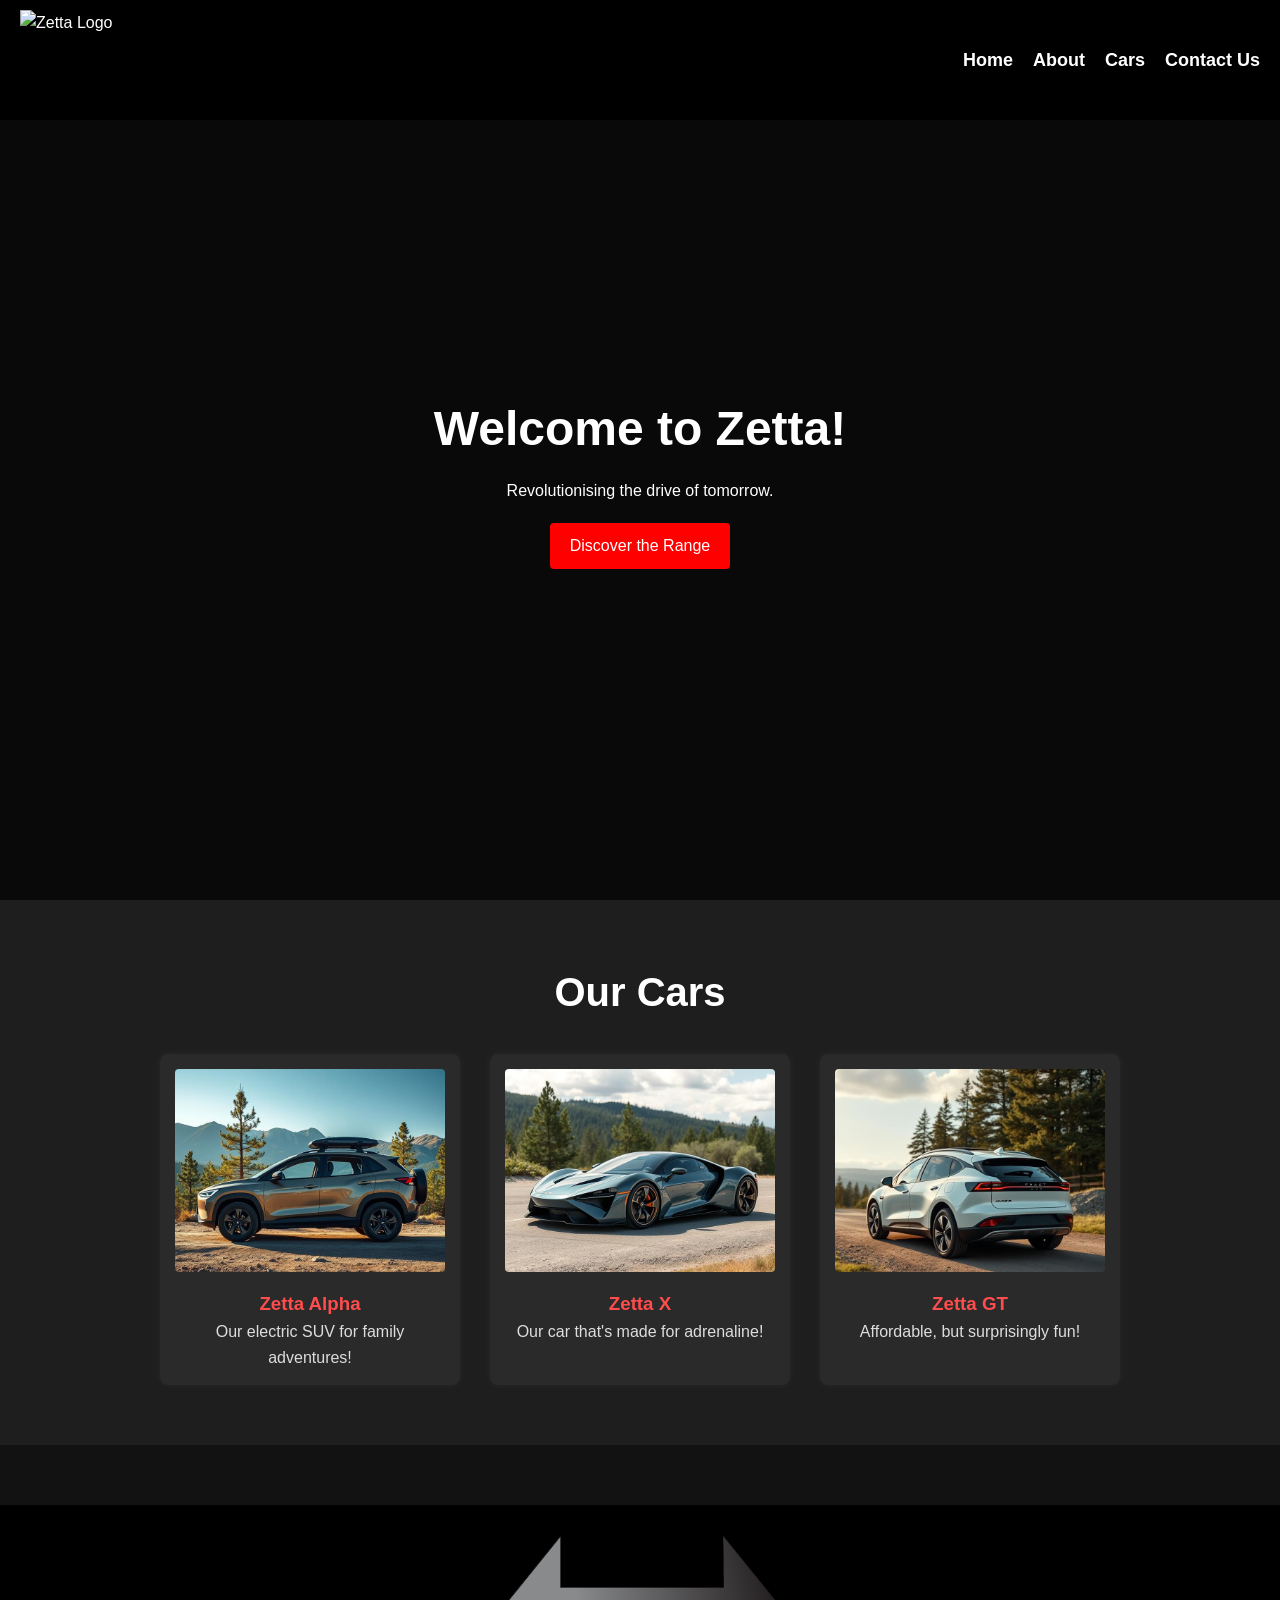
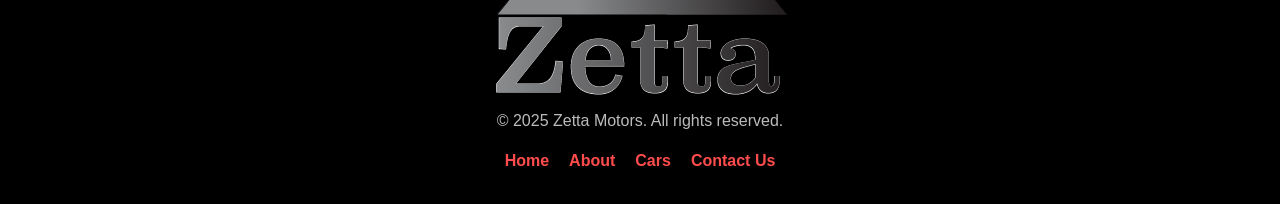
==== index.html @ 073ce5a2 "Add files via upload" ====
<!DOCTYPE html>
<html lang="en">
<head>
  <meta charset="UTF-8" />
  <meta name="viewport" content="width=device-width, initial-scale=1.0" />
  <title>Zetta Motors | Home</title>
  <link rel="stylesheet" href="style.css" />
</head>
<body class="index">
  <header>
    <nav>
      <img src="logo.png" alt="Zetta Logo" class="logo" />
      <ul>
        <li><a href="index.html">Home</a></li>
        <li><a href="about.html">About</a></li>
        <li><a href="cars.html">Cars</a></li>
        <li><a href="contact.html">Contact Us</a></li>
      </ul>
    </nav>
  </header>

  <section class="hero">
    <div class="hero-text">
      <h1>Welcome to Zetta!</h1>
      <p>Revolutionising the drive of tomorrow.</p>
      <a href="#car-range" class="btn">Discover the Range</a>
    </div>
  </section>

  <section id="car-range" class="car-showcase">
    <h2>Our Cars</h2>
    <div class="car-gallery">
      <div class="car-card">
        <img src="SUV.jpg" alt="Zetta Alpha" />
        <h3>Zetta Alpha</h3>
        <p>Our electric SUV for family adventures!</p>
      </div>
      <div class="car-card">
        <img src="Supercar.jpg" alt="Zetta X" />
        <h3>Zetta X</h3>
        <p>Our car that's made for adrenaline!</p>
      </div>
      <div class="car-card">
        <img src="Budget.jpg" alt="Zetta GT" />
        <h3>Zetta GT</h3>
        <p>Affordable, but surprisingly fun!</p>
      </div>
    </div>
  </section>
	<script>
  window.addEventListener('scroll', function () {
    const header = document.querySelector('header');
    const logo = document.querySelector('.logo');

    if (window.scrollY > 100) {
      header.classList.add('shrink');
      logo.classList.add('shrink-logo');
    } else {
      header.classList.remove('shrink');
      logo.classList.remove('shrink-logo');
    }
  });
</script>
	<footer class="footer">
  <div class="footer-content">
	  <img src="Logo.png" alt="Zetta Logo" class="footer-logo" />
    <p>&copy; 2025 Zetta Motors. All rights reserved.</p>
    <ul class="footer-links">
      <li><a href="index.html">Home</a></li>
      <li><a href="about.html">About</a></li>
      <li><a href="cars.html">Cars</a></li>
      <li><a href="contact.html">Contact Us</a></li>
    </ul>
  </div>
</footer>

</body>
</html>
---- style.css ----
* {
  margin: 0;
  padding: 0;
  box-sizing: border-box;
}

body {
  font-family: 'Segoe UI', Tahoma, Geneva, Verdana, sans-serif;
  line-height: 1.6;
  background-color: #121212;
  color: #ffffff;
}

header {
  position: fixed;
  top: 0;
  width: 100%;
  background: #000;
  padding: 10px 20px;
  z-index: 1000;
}

nav {
  display: flex;
  align-items: center;
  justify-content: space-between;
}

.logo {
  height: 100px;
	transition: height 1s ease;
}

nav ul {
  list-style: none;
  display: flex;
  gap: 20px;
}

nav a {
  color: white;
  text-decoration: none;
  font-weight: bold;
  transition: color 0.3s ease;
	font-size: 18px
}

nav a:hover {
  color: #ff0000;
}

.hero {
  height: 100vh;
  background: url("background.jpg") no-repeat center center/cover;
  display: flex;
  justify-content: center;
  align-items: center;
  padding-top: 60px;
  color: white;
  text-align: center;
	z-index: 0;
	overflow: hidden;
}

.hero-text h1 {
  font-size: 3rem;
  margin-bottom: 10px;
}

.btn {
  display: inline-block;
  margin-top: 20px;
  background: #ff0000;
  color: white;
  padding: 10px 20px;
  text-decoration: none;
  border-radius: 4px;
  transition: background 0.3s ease;
}

.btn:hover {
  background: #cc0000;
}

.car-showcase {
  padding: 60px 20px;
  background: #1e1e1e;
  text-align: center;
}

.car-showcase h2 {
  color: #ffffff;
  text-align: center;
  font-size: 2.5rem;
  margin-bottom: 30px;
}

.car-gallery {
  display: flex;
  justify-content: center;
  gap: 30px;
  flex-wrap: wrap;
}

.car-card {
  background: #2a2a2a;
  padding: 15px;
  border-radius: 8px;
  width: 300px;
  box-shadow: 0 0 10px rgba(255, 255, 255, 0.05);
}

.car-card img {
  width: 100%;
  border-radius: 4px;
}

.car-card h3 {
  color: #ff4c4c;
  margin-top: 10px;
}

.car-card p {
  color: #dddddd;
}

.content {
  padding: 100px 20px 40px;
  max-width: 800px;
  margin: auto;
  text-align: center;
  color: #eaeaea;
}

.car-list {
  list-style-type: square;
  padding: 20px;
  text-align: left;
}

.timeline {
  text-align: left;
  margin: 30px auto;
  padding-left: 20px;
  max-width: 700px;
}

.timeline li {
  margin-bottom: 15px;
  padding-left: 10px;
  border-left: 3px solid #ff0000;
  line-height: 1.5;
}

.car-detail {
  padding: 40px 20px;
  background: #1e1e1e;
}

.car-entry {
  display: flex;
  flex-wrap: wrap;
  gap: 30px;
  align-items: center;
  margin-bottom: 60px;
}

.car-entry.reverse {
  flex-direction: row-reverse;
}

.car-entry img {
  flex: 1 1 600px;
  max-width: 100%;
  border-radius: 10px;
}

.car-info {
  flex: 1 1 400px;
  padding: 20px;
}

.car-info h2 {
  margin-bottom: 5px;
  color: #ff4c4c;
}

.car-info h4 {
  margin-bottom: 15px;
  font-weight: normal;
  color: #bbbbbb;
}

.car-info p {
  margin-bottom: 15px;
  color: #dddddd;
}

.car-info ul {
  list-style-type: disc;
  padding-left: 20px;
  color: #cccccc;
}

.contact-container {
  display: flex;
  flex-wrap: wrap;
  gap: 40px;
  padding: 40px 20px;
  background-color: #1e1e1e;
}

.contact-info,
.contact-form {
  flex: 1 1 400px;
  background-color: #2a2a2a;
  padding: 30px;
  border-radius: 8px;
  box-shadow: 0 0 10px rgba(255, 255, 255, 0.05);
  color: #f0f0f0;
}

.contact-info h2,
.contact-form h2 {
  margin-bottom: 15px;
  color: #ff4c4c;
}

.contact-info p {
  margin: 8px 0;
  color: #cccccc;
}

.map-container iframe {
  width: 100%;
  height: 250px;
  border-radius: 5px;
  margin-top: 10px;
}

.contact-form form {
  display: flex;
  flex-direction: column;
}

.contact-form label {
  margin: 10px 0 5px;
  font-weight: bold;
  color: #dddddd;
}

.contact-form input,
.contact-form textarea {
  padding: 10px;
  border: 1px solid #444;
  border-radius: 4px;
  resize: vertical;
  background-color: #1a1a1a;
  color: #ffffff;
}

.contact-form button {
  margin-top: 15px;
  padding: 12px;
  background-color: #ff4c4c;
  color: white;
  border: none;
  border-radius: 4px;
  font-weight: bold;
  cursor: pointer;
}

.contact-form button:hover {
  background-color: #cc0000;
}
header.shrink {
  padding: 10px 20px;
  transition: padding 0.3s ease;
}

.logo.shrink-logo {
  height: 60px;
  transition: height 1s ease;
}
.content {
  padding-top: 140px;
}
.footer {
  background-color: #000;
  color: #fff;
  padding: 30px 20px;
  text-align: center;
  margin-top: 60px;
}

.footer-content {
  max-width: 1000px;
  margin: auto;
}

.footer p {
  margin-bottom: 15px;
  color: #bbbbbb;
}

.footer-links {
  list-style: none;
  display: flex;
  justify-content: center;
  gap: 20px;
  padding: 0;
  margin: 0;
}

.footer-links a {
  color: #ff4c4c;
  text-decoration: none;
  font-weight: bold;
  transition: color 0.3s ease;
}

.footer-links a:hover {
  color: #ffffff;
}
html {
  scroll-behavior: smooth;
}
.hero::before {
  content: '';
  position: absolute;
  top: 0; left: 0;
  width: 100%;
  height: 100%;
  background: rgba(0, 0, 0, 0.5); /* 50% black overlay */
  z-index: 1;
}
.hero-text {
  position: relative;
  z-index: 2;
}
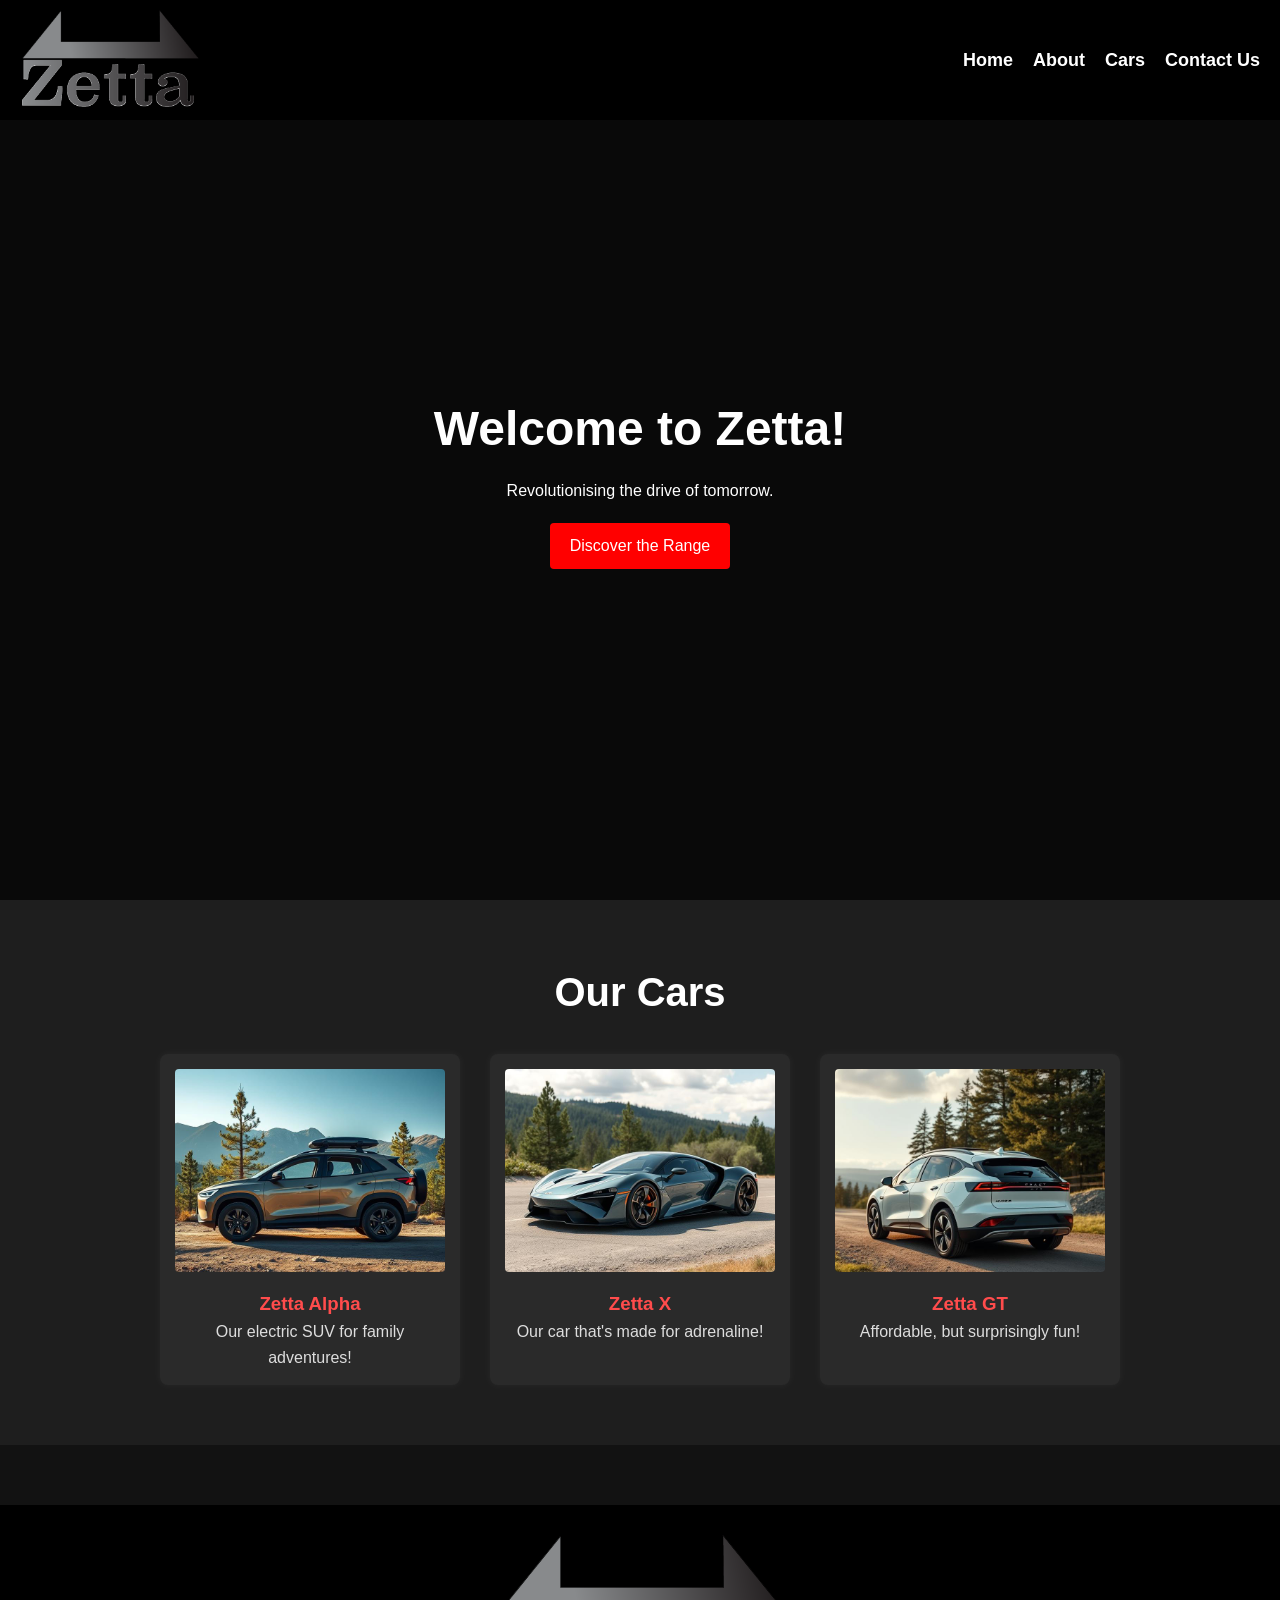
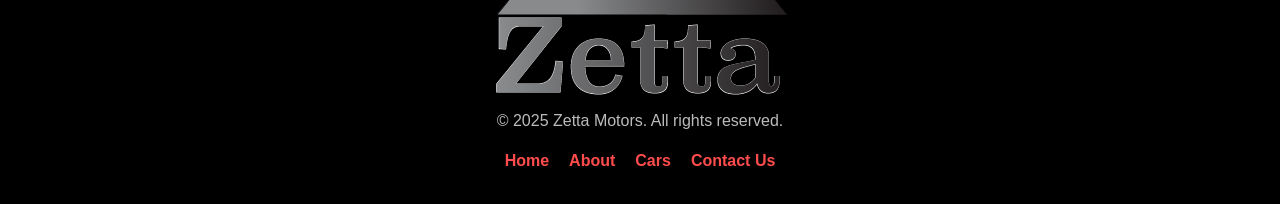
==== commit ade911f9: "Update index.html" ====
--- a/index.html
+++ b/index.html
@@ -9,7 +9,7 @@
 <body class="index">
   <header>
     <nav>
-      <img src="logo.png" alt="Zetta Logo" class="logo" />
+      <img src="Logo.png" alt="Zetta Logo" class="logo" />
       <ul>
         <li><a href="index.html">Home</a></li>
         <li><a href="about.html">About</a></li>
